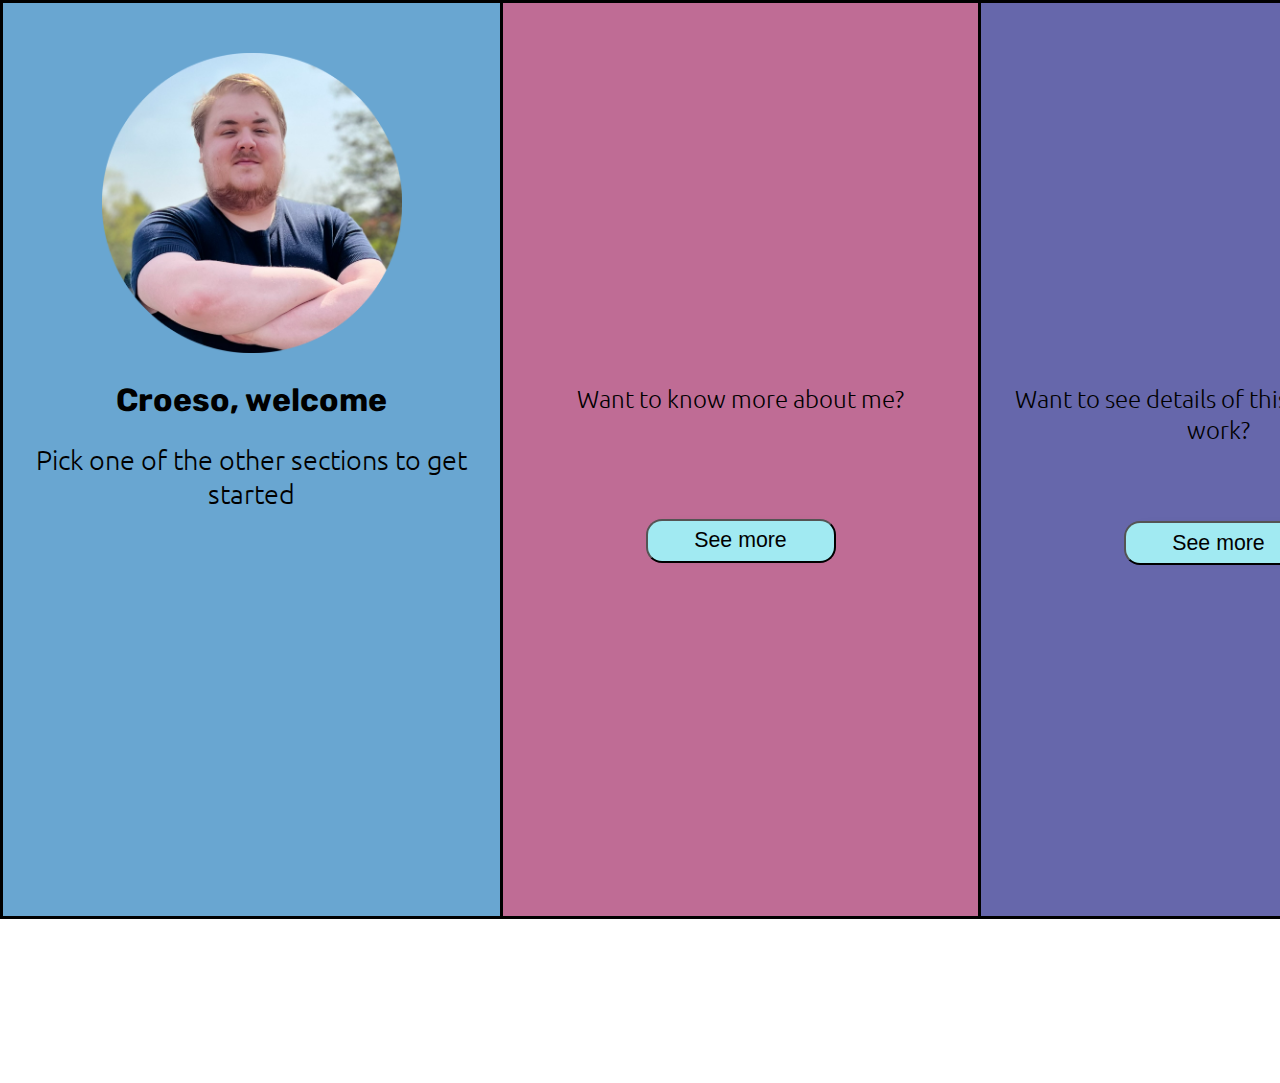
==== index.html @ 7c628f06 "chnaged for deployment" ====
<!DOCTYPE html>
<html lang="en">
<head>
  <meta charset="UTF-8" />
  <meta http-equiv="X-UA-Compatible" content="IE=edge" />
  <meta name="viewport" content="width=device-width, initial-scale=1.0">
  <link rel="preconnect" href="https://fonts.googleapis.com">
  <link type="text/css" rel="stylesheet" href="../css/portfolio_home.css">
  <link rel="script" href="../js/home.js" />
  <title>Portfolio Website: Homepage</title>
</head> 
<body>
  <!-- Start of sections with the welcome section -->
<section class="welcome">
  <img class="pp" src="../images/Welcome section/profile_picture.png" title="My profile picture" alt="Profile Picture of me" />
  <h1 class="welcome_msg">Croeso, welcome</h1>
  <h2 class="biline">Pick one of the other sections to get started</h2>
</section>
<section class="bio">
  <!-- Images used for background animation --> 
  <div class="flowimages">
    <img class="flowimage" id="flowimage1" src="../images/Bio section/programming.png" alt="laptop with code">
    <img class="flowimage" id="flowimage2" src="../images/Bio section/rugby.png" alt="rugby ball">
    <img class="flowimage" id="flowimage3" src="../images/Bio section/game-controller.png" alt="a video game controller">
    <img class="flowimage" id="flowimage4" src="../images/Bio section/spotify.png" alt="the spotify logo">
    <img class="flowimage" id="flowimage5" src="../images/Bio section/wales.png" alt="the welsh flag">
    <img class="flowimage" id="flowimage6" src="../images/Bio section/watching-a-movie.png" alt="a movie screen with popcorn and a drink">
  </div>
  <h2 class="bio-text">Want to know more about me?</h2>
  <a href="./portfolio_bio.html"><button id="button-bio" class="see-more"> See more</button></a>
</section>
<section class="work">
    <h2 class="work-text">Want to see details of this site or other work?</h2>
    <a href="./portfolio_work.html"><button id="button-work" class="see-more"> See more</button></a>
  <div class="background-images">
   <img class="work-img1" src="../images/Work section/large-brief-homepage.jpg">
   <img class="work-img2" src="../images/Work section/small-brief-cropped.jpg">
  </div>
</section>
<section class="contact">
  <h2 class="contact-text">If you would like to see where I am on social media or want to chat then there are many ways
    to contact me</h2>
  <a href="./portfolio_contact.html"><button id="button-contact" class="see-more"> See more</button></a>
</section>
</body>
</html>
---- css/portfolio_home.css ----
@import url('https://fonts.googleapis.com/css2?family=Ubuntu&display=swap');
@import url('https://fonts.googleapis.com/css2?family=Rubik&display=swap');

* {
    margin: 0;
    padding: 0;
    width: 100w;
    box-sizing: border-box;
}

html{
    overflow: hidden;
}

body{
    color: #000000;
    font-family: 'Ubuntu', sans-serif;
    display: grid;
    grid-template-columns: 30em 30em 30em 30em;
    min-height: 100vh;
    min-width: 100vw;
    max-width: 100vw;
    overflow-x: hidden;
    transition: 500ms;
    animation-delay: 0s;
    animation: 3s ease-out 0s 1 slideFromLeft;
}

/* This code is used to show the expansion of a section when hovered over */
body:has(.welcome:hover) {
    grid-template-columns: 31.25em 29.875em 29.875em 29.875em;
    animation-delay: 0s;
}

body:has(.bio:hover) {
    grid-template-columns: 29.875em 31.25em 29.875em 29.875em;
    animation-delay: 0s;
}

body:has(.work:hover) {
    grid-template-columns: 29.875em 29.875em 31.25em 29.875em;
    animation-delay: 0s;
}

body:has(.contact:hover) {
    grid-template-columns: 29.875em 29.875em 29.875em 31.25em;
    animation-delay: 0s;
}

/* This is for the animation of the sections to fly in from the right */
@keyframes slideFromLeft {
    0% {
        transform: translateX(200%);
    }
    100% {
        transform: translateX(0);
    }
}


section{
    border-style: solid;
    border-right: none;
}

.bio-text, .work-text, .contact-text {
    margin-top: 80%;
}

.contact {
    border-right: solid;
}

/* Welcome section */

.welcome {
    text-align: center;
    background-color: #69A6D1;
}

.pp{
    width: 300px;
    height: 300px;
    position: center;
    margin-top: 10%;
}

.welcome_msg {
    font-family: 'Rubik', sans-serif;
    font-weight: bold;
    margin-top: 5%;
    font-size: 24pt;
    font-weight: 50000;
}

.biline {
    margin-top: 5%;
    font-size: 20pt;
    font-weight: 200;
}

/* Bio section */

.bio {
    background-color: #BF6C95;
    position: static;
    top: 100vh;
    z-index: 0;
    transition: all .2s ease-in-out;
}

bio:hover {
    transform: scale(1.1);
}

.bio-text {
    text-align: center;
    font-weight: 200; 
}

/* Button syle is used across the entire page */

.see-more {
    background-color: #A1EAF2;
    margin-left: 30%;
    height: 44px;
    width: 190px;
    border-radius: 12pt;
    font-size: 16pt;
    box-shadow: 0px 0px 20px -20px;
    cursor: pointer;
    transition: all 0.5s ease-in-out 0ms;
    user-select: none;
}

.see-more:hover {
    background-color: #7EB7BD;
    box-shadow: 0px 0px 20px -18px;
}

a {
    height: 44px;
    width: 190px;
}

a #button-bio {
    margin-top: 22%
}

a #button-work {
    margin-top: 16%;
}

a #button-contact {
    margin-top: 10%;
}

.flowimages{
    display: grid;
    grid-template-columns: auto auto;
    grid-template-rows: auto auto auto;
    width: 500px;
    height: 1080px;
    position: absolute;
    z-index: -1;

    opacity: 0;

    transition: opacity 0.5s ease-in-out;
    -moz-transition: opacity 0.5s ease-in-out;
    -webkit-transition: opacity 0.5s ease-in-out;
}

.bio:hover .flowimages {
    opacity: 1;
    transition: opacity 0.5s ease-in-out;
    -moz-transition: opacity 0.5s ease-in-out;
    -webkit-transition: opacity 0.5s ease-in-out;
}

.flowimage{
    width: 100px;
    height: 100px;
    position: relative;
    animation-name: flowup;
    animation-duration: 20s;
    animation-timing-function: linear;
    animation-iteration-count: infinite;
    margin-left: 25%;
}

/* Animation for the background images on the bio section*/

@keyframes flowup {

    from {
        margin-top: 100vh;
        opacity: 0;
    }

    to {
        margin-top: -65vh;
        opacity: 1;
    }
}

/* Work section */
.work {
    background-color: #6667AB;
    z-index: 0;
}

.work-text {
    text-align: center;
    font-weight: 200;
    transition: all .2s ease-in-out;
}

.work:hover .background-images {
    display: grid;
    opacity: 1;
    transition: opacity 1s ease-in-out;
    -moz-transition: opacity 1s ease-in-out;
    -webkit-transition: opacity 1s ease-in-out;
}

/* Simple hover state used for the work background images */

.background-images {
    z-index: -1;
    position: initial;
    display: gird;
    grid-template-columns: 200px 200px;
    margin-top: 10%;
    margin-left: 10%;
    grid-gap: 3em;
    opacity: 0;
    transition: opacity 0.5s ease-in-out;
    -moz-transition: opacity 0.5s ease-in-out;
    -webkit-transition: opacity 0.5s ease-in-out;
}

.work-img1 {
    margin-right: auto;
    height: 300px;
    width: 200px;
    opacity: 0.6;
    transition: opacity 1s ease-in-out;
    -moz-transition: opacity 1s ease-in-out;
    -webkit-transition: opacity 1s ease-in-out;
    position: relative;
}

.work-img2 {
    height: 300px;
    width: 160px;
    opacity: 0.6;
    transition: opacity 1s ease-in-out;
    -moz-transition: opacity 1s ease-in-out;
    -webkit-transition: opacity 1s ease-in-out;
    position: relative;
}

.work-img1:hover {
    opacity: 1.0;
    transition: opacity .55s ease-in-out;
    -moz-transition: opacity .55s ease-in-out;
    -webkit-transition: opacity .55s ease-in-out;
}

.work-img2:hover {
    opacity: 1.0;
    transition: opacity .55s ease-in-out;
    -moz-transition: opacity .55s ease-in-out;
    -webkit-transition: opacity .55s ease-in-out;
}

/* Contact section */

.contact {
    background-color: #355C7D;
}

.contact-text {
    text-align: center;
    font-weight: 200; 
}
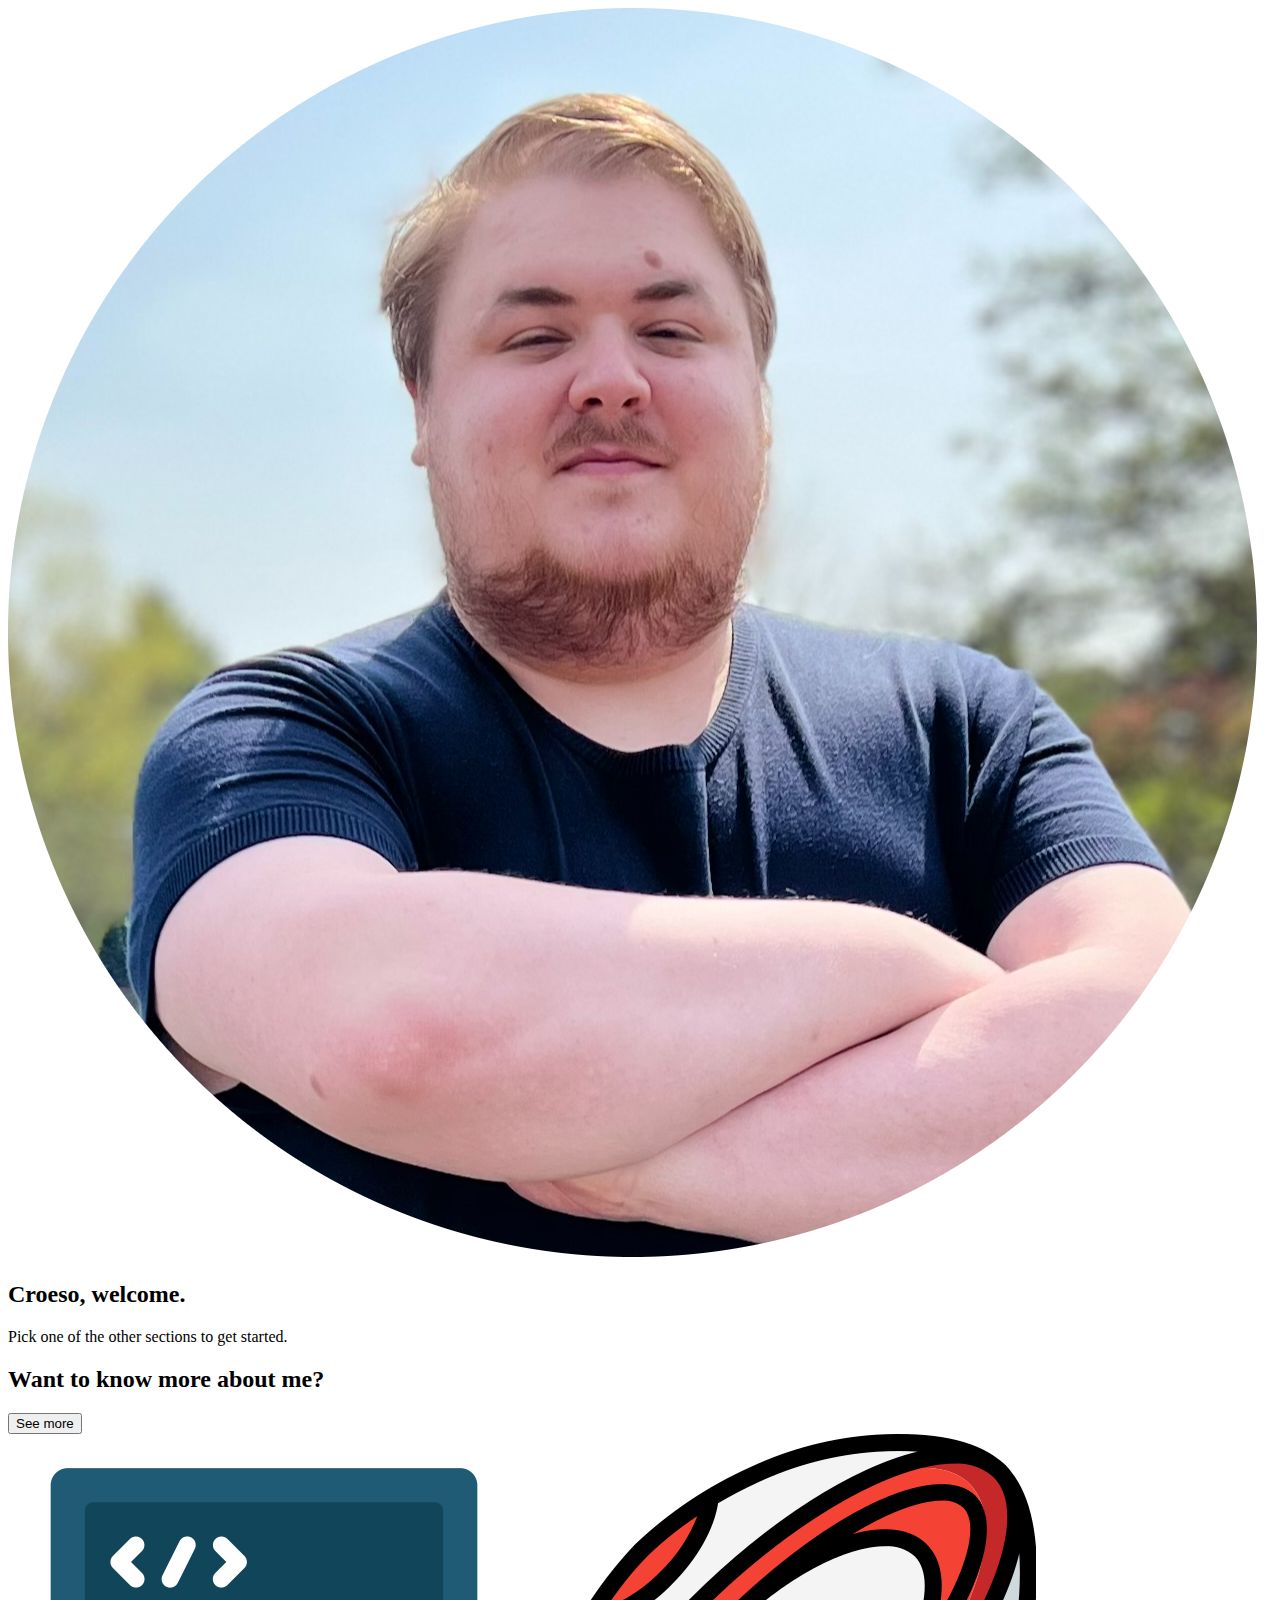
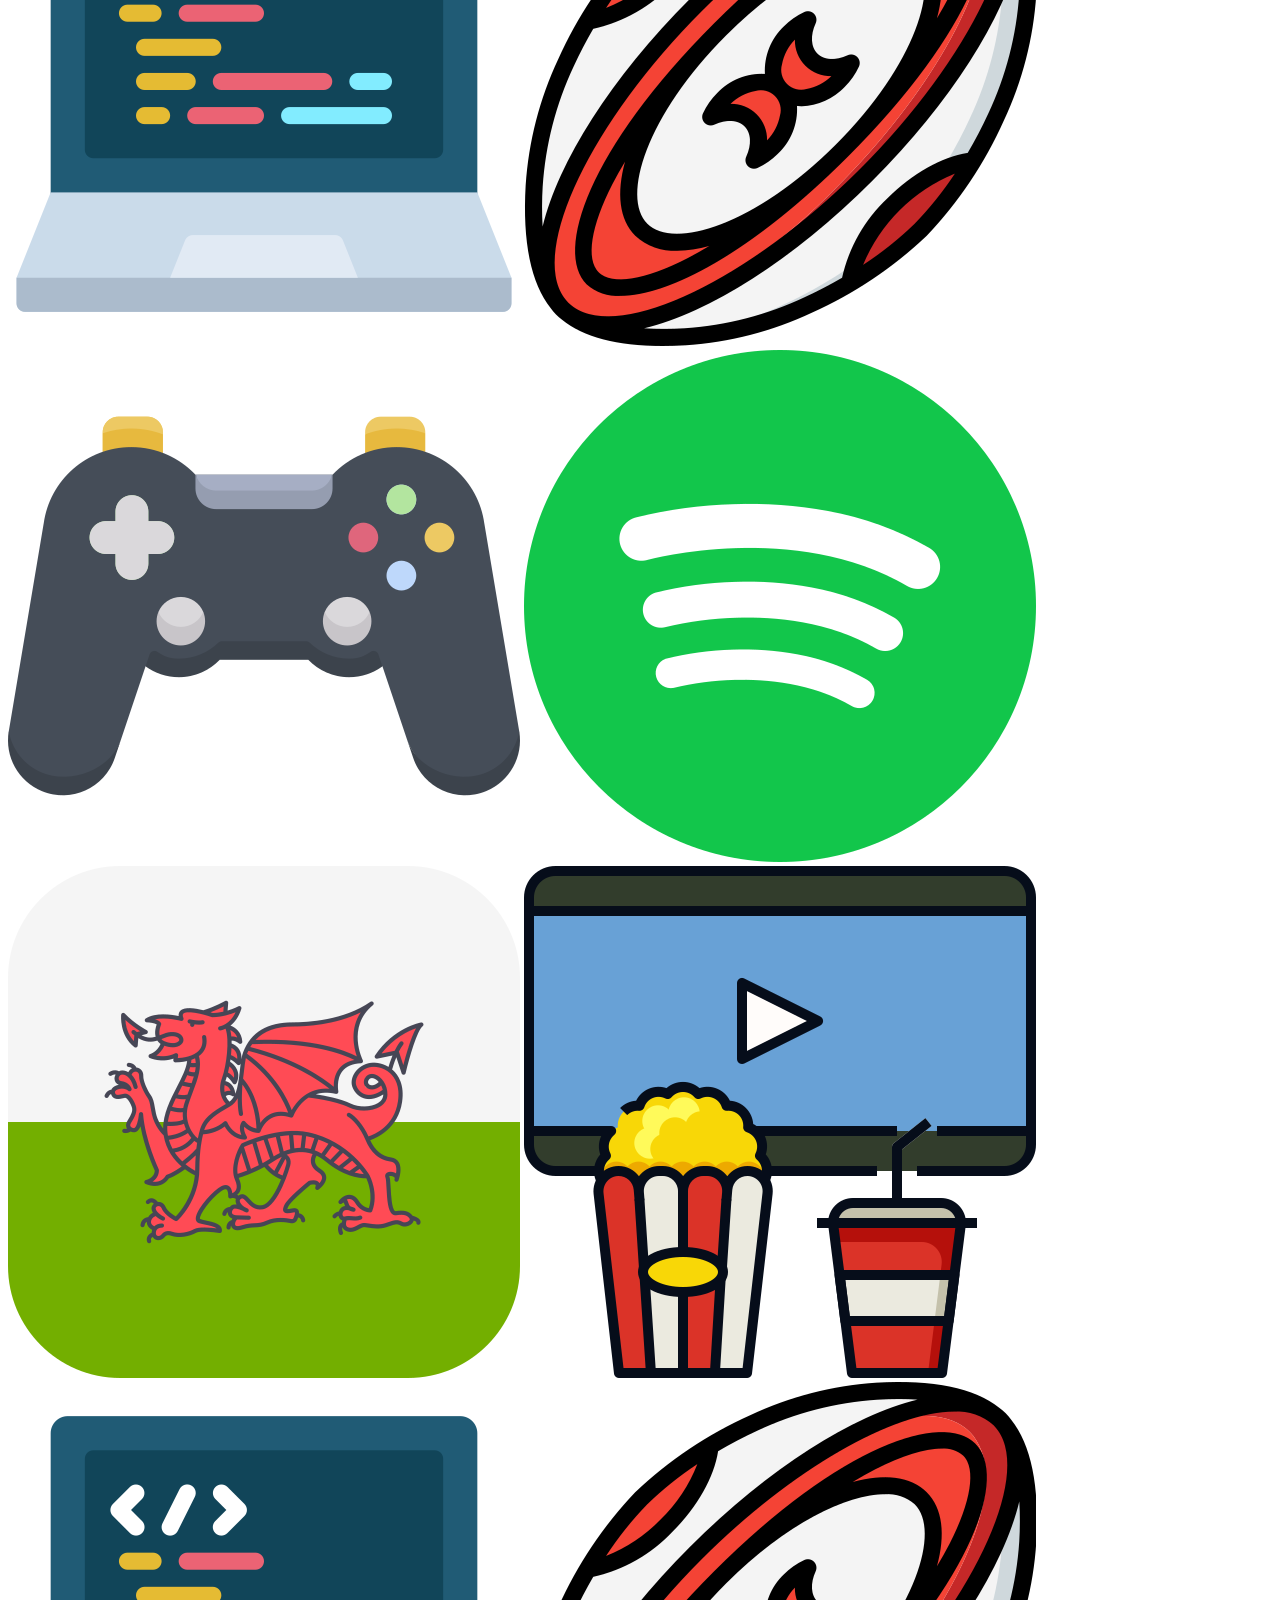
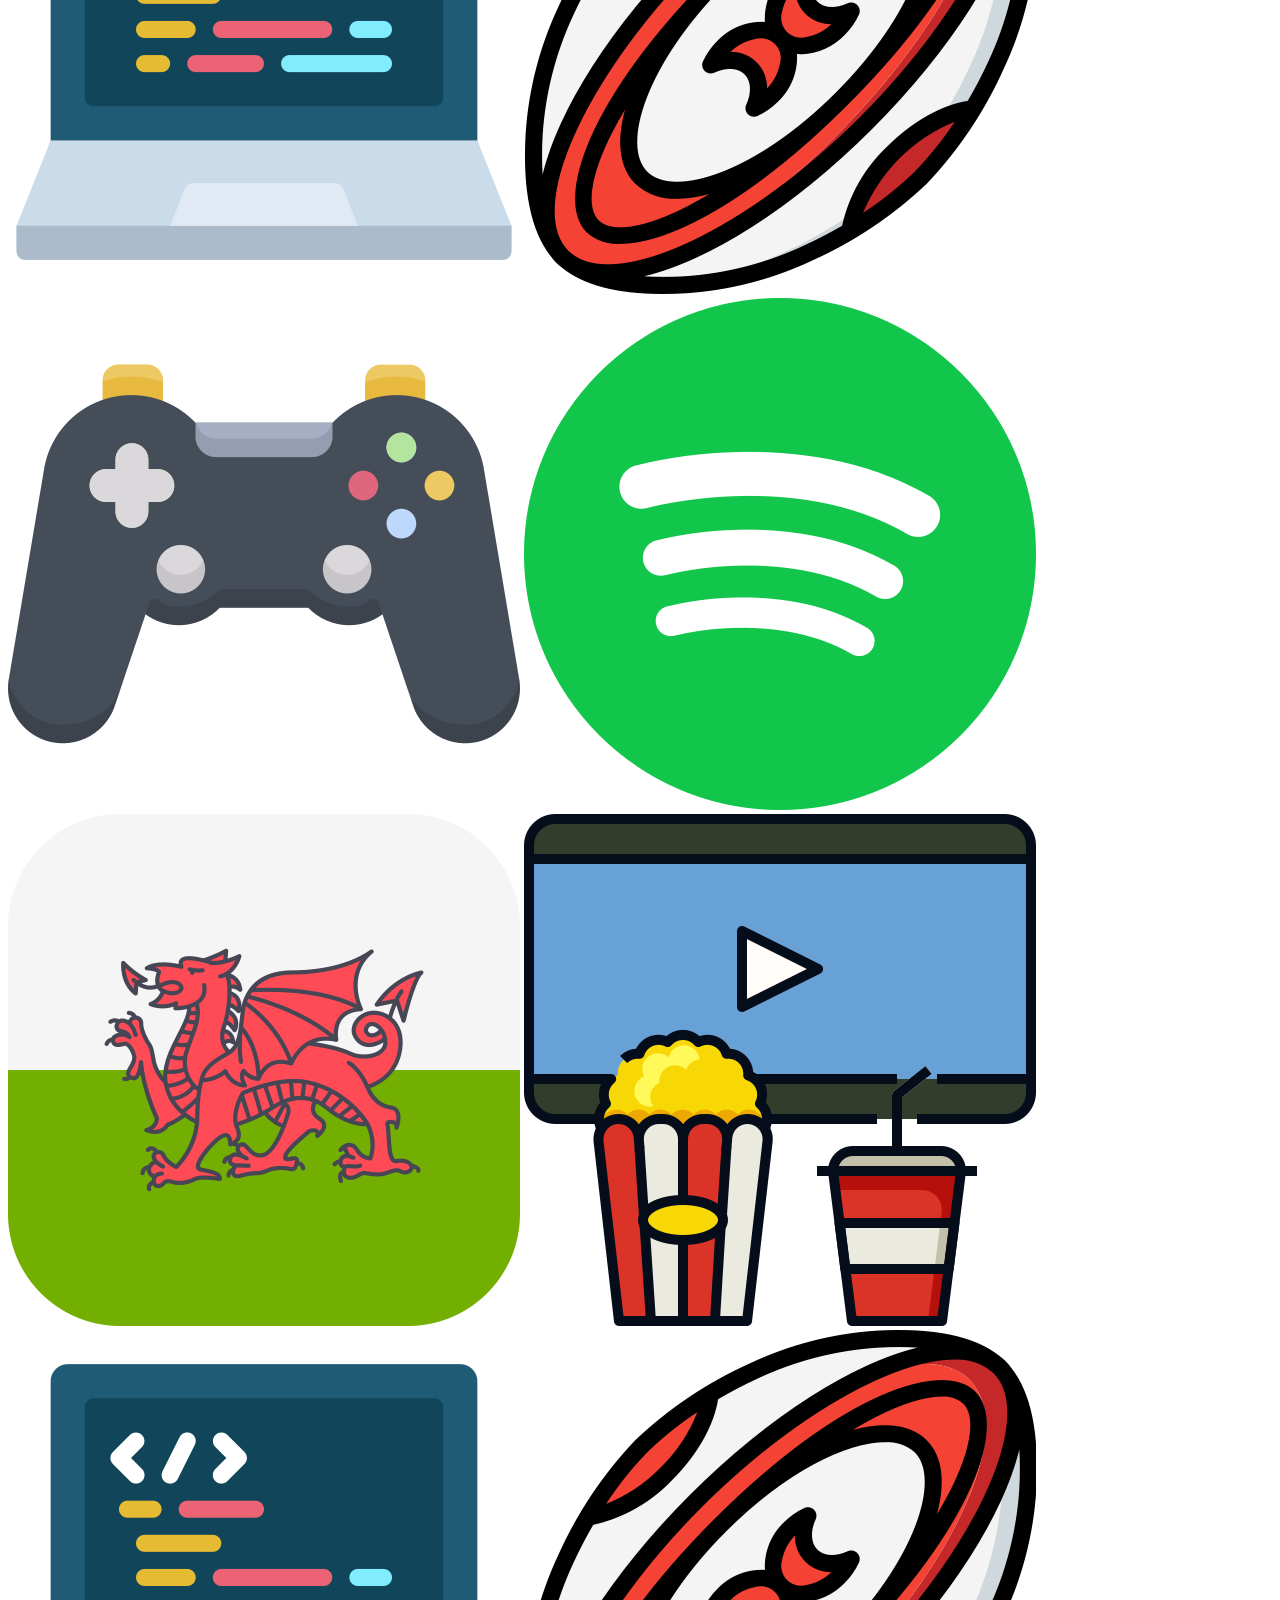
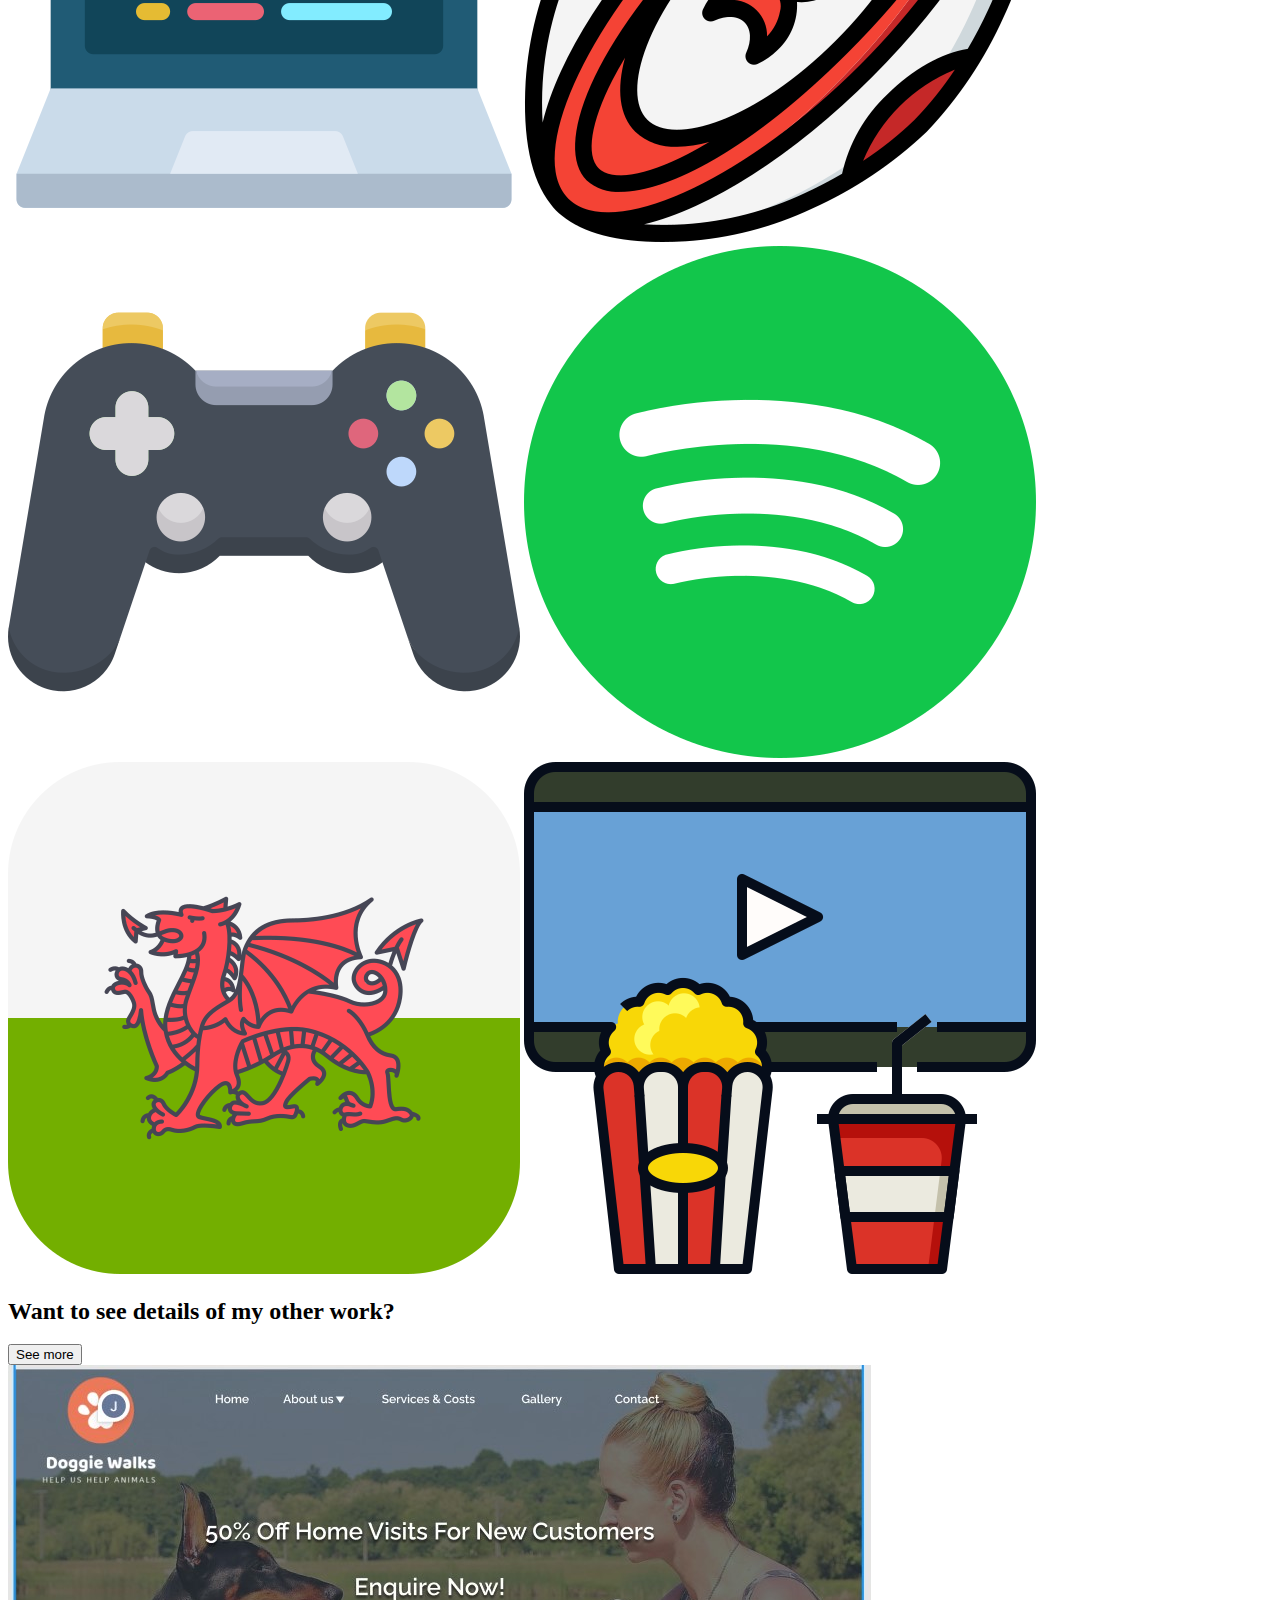
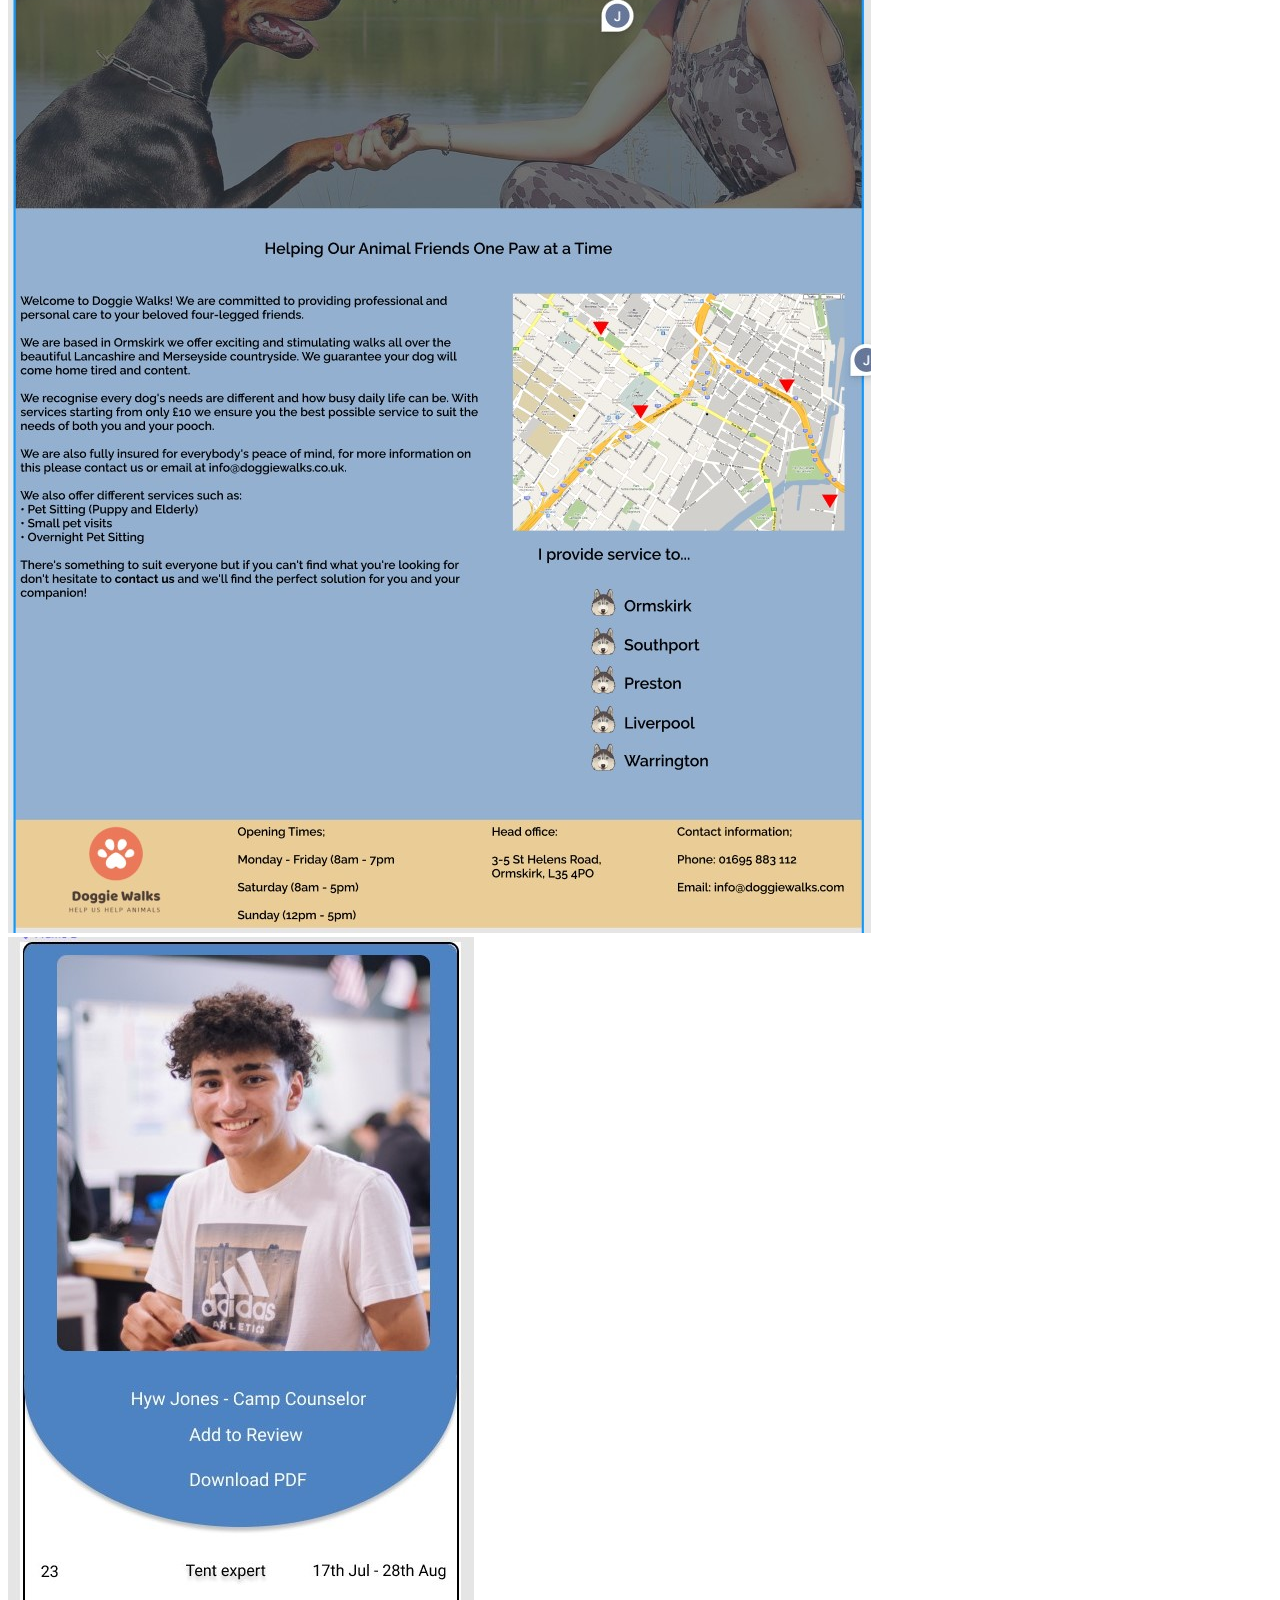
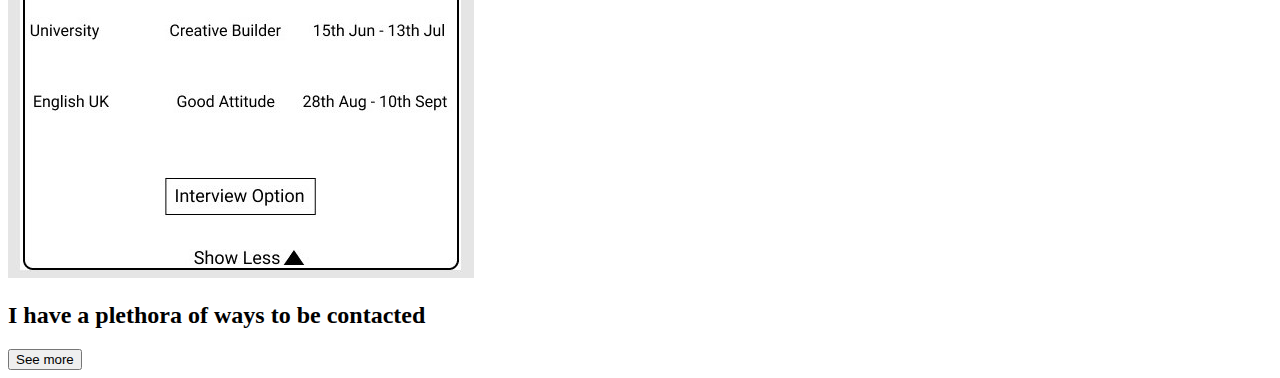
==== commit 8ebea2a0: "Homepage redone for more responsive design" ====
--- a/index.html
+++ b/index.html
@@ -1,46 +1,58 @@
 <!DOCTYPE html>
 <html lang="en">
 <head>
-  <meta charset="UTF-8" />
-  <meta http-equiv="X-UA-Compatible" content="IE=edge" />
-  <meta name="viewport" content="width=device-width, initial-scale=1.0">
-  <link rel="preconnect" href="https://fonts.googleapis.com">
-  <link type="text/css" rel="stylesheet" href="../css/portfolio_home.css">
-  <link rel="script" href="../js/home.js" />
-  <title>Portfolio Website: Homepage</title>
-</head> 
+    <meta charset="UTF-8">
+    <meta name="viewport" content="width=device-width, initial-scale=1.0">
+    <link rel="stylesheet" href="./home.css">
+    <title>Document</title>
+</head>
 <body>
-  <!-- Start of sections with the welcome section -->
-<section class="welcome">
-  <img class="pp" src="../images/Welcome section/profile_picture.png" title="My profile picture" alt="Profile Picture of me" />
-  <h1 class="welcome_msg">Croeso, welcome</h1>
-  <h2 class="biline">Pick one of the other sections to get started</h2>
-</section>
-<section class="bio">
-  <!-- Images used for background animation --> 
-  <div class="flowimages">
-    <img class="flowimage" id="flowimage1" src="../images/Bio section/programming.png" alt="laptop with code">
-    <img class="flowimage" id="flowimage2" src="../images/Bio section/rugby.png" alt="rugby ball">
-    <img class="flowimage" id="flowimage3" src="../images/Bio section/game-controller.png" alt="a video game controller">
-    <img class="flowimage" id="flowimage4" src="../images/Bio section/spotify.png" alt="the spotify logo">
-    <img class="flowimage" id="flowimage5" src="../images/Bio section/wales.png" alt="the welsh flag">
-    <img class="flowimage" id="flowimage6" src="../images/Bio section/watching-a-movie.png" alt="a movie screen with popcorn and a drink">
-  </div>
-  <h2 class="bio-text">Want to know more about me?</h2>
-  <a href="./portfolio_bio.html"><button id="button-bio" class="see-more"> See more</button></a>
-</section>
-<section class="work">
-    <h2 class="work-text">Want to see details of this site or other work?</h2>
-    <a href="./portfolio_work.html"><button id="button-work" class="see-more"> See more</button></a>
-  <div class="background-images">
-   <img class="work-img1" src="../images/Work section/large-brief-homepage.jpg">
-   <img class="work-img2" src="../images/Work section/small-brief-cropped.jpg">
-  </div>
-</section>
-<section class="contact">
-  <h2 class="contact-text">If you would like to see where I am on social media or want to chat then there are many ways
-    to contact me</h2>
-  <a href="./portfolio_contact.html"><button id="button-contact" class="see-more"> See more</button></a>
-</section>
+    <section class="welcome">
+        <img class="pp" src="./images/Welcome section/profile_picture.png" alt="My Profile Picture">
+        <h2 class="welcome-header">Croeso, welcome.</h2>
+        <p class="welcome-text">Pick one of the other sections to get started.</p>
+    </section>
+    <section class="bio">
+        <h2 class="bio-header">Want to know more about me?</h2>
+        <a href="./portfolio_bio.html"><button id="button-bio" class="see-more"> See more</button></a>
+        <div class="image-container">
+    <div class="flowimages">
+            <img class="flowimage" id="flowimage1" src="../images/Bio section/programming.png" alt="laptop with code">
+            <img class="flowimage" id="flowimage2" src="../images/Bio section/rugby.png" alt="rugby ball">
+            <img class="flowimage" id="flowimage3" src="../images/Bio section/game-controller.png" alt="a video game controller">
+            <img class="flowimage" id="flowimage4" src="../images/Bio section/spotify.png" alt="the spotify logo">
+            <img class="flowimage" id="flowimage5" src="../images/Bio section/wales.png" alt="the welsh flag">
+            <img class="flowimage" id="flowimage6" src="../images/Bio section/watching-a-movie.png" alt="a movie screen with popcorn and a drink">
+        </div>
+        <div class="flowimages">
+            <img class="flowimage" id="flowimage1" src="../images/Bio section/programming.png" alt="laptop with code">
+            <img class="flowimage" id="flowimage2" src="../images/Bio section/rugby.png" alt="rugby ball">
+            <img class="flowimage" id="flowimage3" src="../images/Bio section/game-controller.png" alt="a video game controller">
+            <img class="flowimage" id="flowimage4" src="../images/Bio section/spotify.png" alt="the spotify logo">
+            <img class="flowimage" id="flowimage5" src="../images/Bio section/wales.png" alt="the welsh flag">
+            <img class="flowimage" id="flowimage6" src="../images/Bio section/watching-a-movie.png" alt="a movie screen with popcorn and a drink">
+        </div>
+        <div class="flowimages">
+            <img class="flowimage" id="flowimage1" src="../images/Bio section/programming.png" alt="laptop with code">
+            <img class="flowimage" id="flowimage2" src="../images/Bio section/rugby.png" alt="rugby ball">
+            <img class="flowimage" id="flowimage3" src="../images/Bio section/game-controller.png" alt="a video game controller">
+            <img class="flowimage" id="flowimage4" src="../images/Bio section/spotify.png" alt="the spotify logo">
+            <img class="flowimage" id="flowimage5" src="../images/Bio section/wales.png" alt="the welsh flag">
+            <img class="flowimage" id="flowimage6" src="../images/Bio section/watching-a-movie.png" alt="a movie screen with popcorn and a drink">
+        </div>
+    </div>
+    </section>
+    <section class="work">
+        <h2 class="work-header">Want to see details of my other work?</h2>
+        <a href="./portfolio_work.html"><button id="button-work" class="see-more"> See more</button></a>
+        <div class="background-images">
+            <img class="work-img1" src="../images/Work section/large-brief-homepage.jpg">
+            <img class="work-img2" src="../images/Work section/small-brief-cropped.jpg">
+           </div>
+    </section>
+    <section class="contact">
+        <h2 class="contact-header">I have a plethora of ways to be contacted</h2>
+        <a href="./portfolio_contact.html"><button id="button-contact" class="see-more"> See more</button></a>
+    </section>
 </body>
 </html>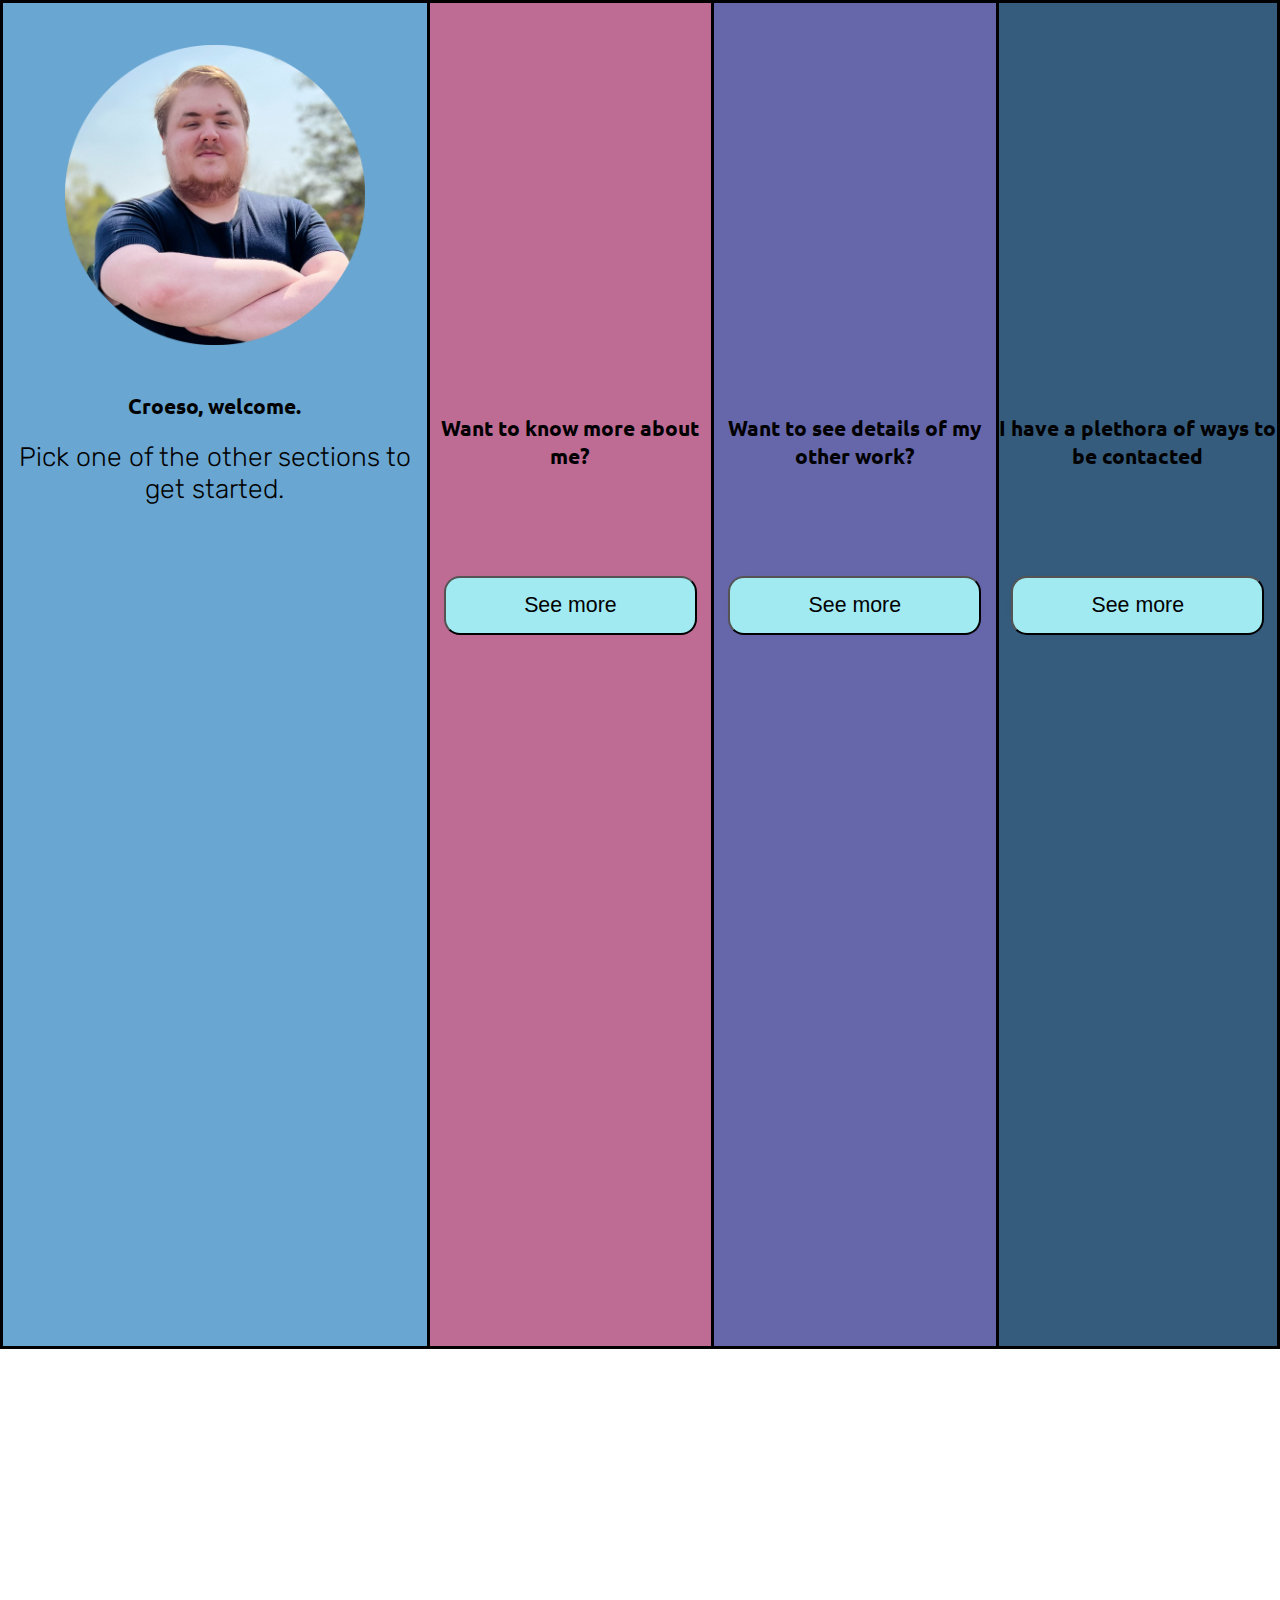
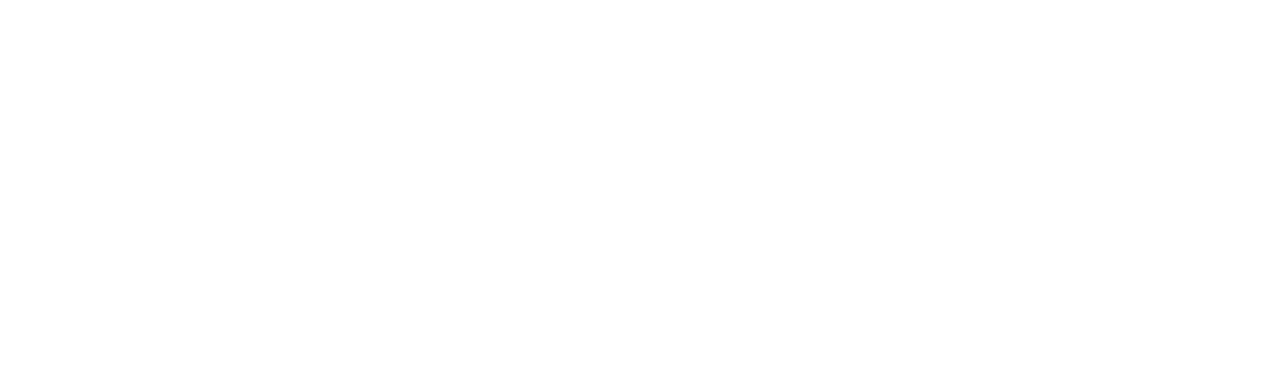
==== commit 816d9aac: "CSS and JS files linked to new homepage" ====
--- a/index.html
+++ b/index.html
@@ -3,7 +3,8 @@
 <head>
     <meta charset="UTF-8">
     <meta name="viewport" content="width=device-width, initial-scale=1.0">
-    <link rel="stylesheet" href="./home.css">
+    <link rel="stylesheet" href="./portfolio_home.css">
+    <script src="./index.js"></script>
     <title>Document</title>
 </head>
 <body>
--- a/portfolio_home.css
+++ b/portfolio_home.css
@@ -0,0 +1,238 @@
+@import url('https://fonts.googleapis.com/css2?family=Ubuntu&display=swap');
+@import url('https://fonts.googleapis.com/css2?family=Rubik&display=swap');
+
+* {
+    margin: 0;
+    padding: 0;
+    width: 100w;
+    box-sizing: border-box;
+}
+
+body {
+    display: grid;
+    grid-template-columns: 1fr 1fr 1fr 1fr;
+    grid-template-rows: 1fr;
+    height: 100vh;
+    width: 100%;
+    transition: 500ms;
+    animation: 3s ease-out 0s 1 slideLeft;
+    overflow: hidden;
+}
+
+body:has(.welcome:hover) {
+    grid-template-columns: 1.5fr 1fr 1fr 1fr;
+}
+
+body:has(.bio:hover) {
+    grid-template-columns: 1fr 1.5fr 1fr 1fr;
+}
+
+body:has(.work:hover) {
+    grid-template-columns: 1fr 1fr 1.5fr 1fr;
+}
+
+body:has(.contact:hover) {
+    grid-template-columns: 1fr 1fr 1fr 1.5fr;
+}
+
+
+@keyframes slideLeft {
+    0% {
+        transform: translateX(200%);
+    }
+    100% {
+        transform: translateX(0)
+    }
+}
+
+
+.welcome, .bio, .work, .contact {
+    border: black solid;
+    border-right: none;
+}
+
+.welcome-header, .bio-header, .work-header, .contact-header {
+    margin-top: 19.25em;
+}
+
+.welcome {
+    background-color: #69A6D1;
+    text-align: center;
+}
+
+.pp{
+    width: 18.75em;
+    height: 18.75em;
+    margin-top: 10%;
+}
+
+.welcome-header {
+    font-family: 'Ubuntu', sans-serif;
+    font-weight: bold;
+    font-size: 16pt;
+    margin-top: 10%; 
+}
+
+.welcome-text {
+    font-family: 'Rubik', sans-serif;
+    margin-top: 5%;
+    font-size: 20pt;
+    font-weight: 200;
+}
+
+.bio {
+    background-color: #BF6C95;
+    top: 100vh;
+    z-index: 0;
+    text-align: center;
+}
+
+.see-more {
+    background-color: #A1EAF2;
+    height: 2.75em;
+    width: 11.875em;
+    border-radius: 12pt;
+    font-size: 16pt;
+    box-shadow: 0px 0px 20px -20px;
+    cursor: pointer;
+    transition: all 0.5s ease-in-out 0ms;
+    user-select: none;
+    margin-top: 5em;
+}
+
+.see-more:hover {
+    background-color: #7EB7BD;
+    box-shadow: 0px 0px 20px -18px;
+}
+
+.image-container {
+    display: grid;
+    grid-template-columns: 1fr;
+    grid-template-rows: 1fr 1fr 1fr;
+    height: 100%;
+    opacity: 0;
+}
+
+.bio-header {
+    text-align: center;
+    font-family: 'Ubuntu', sans-serif;
+    font-weight: bold;
+    font-size: 16pt;
+}
+
+.flowimages {
+    display: grid;
+    grid-template-columns: 1fr 1fr 1fr;
+    grid-template-rows: 1fr 1fr;
+    animation: 10s ease-out flowUp;
+    z-index: -1;
+    animation-iteration-count: infinite;
+    align-items: center;
+    justify-items: center;
+}
+
+.image-container:hover {
+    opacity: 1;
+    transition: opacity 0.1s ease-in-out;
+    -moz-transition: opacity 0.1s ease-in-out;
+    -webkit-transition: opacity 0.1s ease-in-out;
+}
+
+
+.flowimage {
+    height: 4.357em;
+    width: 4.357em;
+}
+
+@keyframes flowUp {
+    0% {
+        transform: translateY(400%);
+        opacity: 0;
+    }
+    100% {
+        transform: translateY(-300%);
+        opacity: 1;
+    }
+}
+
+
+.work {
+    background-color: #6667AB;
+    text-align: center;
+}
+
+.work-header {
+    text-align: center;
+    font-family: 'Ubuntu', sans-serif;
+    font-weight: bold;
+    font-size: 16pt;
+}
+
+.background-images {
+    z-index: -1;
+    position: initial;
+    display: gird;
+    grid-template-columns: 1fr 1fr;
+    grid-gap: 10em;
+    transition: opacity 0.5s ease-in-out;
+    -moz-transition: opacity 0.5s ease-in-out;
+    -webkit-transition: opacity 0.5s ease-in-out;
+    opacity: 0;
+    align-items: center;
+    justify-items: center;
+    margin-top: 5em;
+}
+
+.work-img1 {
+    height: 18.75em;
+    width: 12.5em;
+    opacity: 0.6;
+    transition: opacity 1s ease-in-out;
+    -moz-transition: opacity 1s ease-in-out;
+    -webkit-transition: opacity 1s ease-in-out;
+    position: relative;
+}
+
+.work-img2 {
+    height: 18.75;
+    width: 10em;
+    opacity: 0.6;
+    transition: opacity 1s ease-in-out;
+    -moz-transition: opacity 1s ease-in-out;
+    -webkit-transition: opacity 1s ease-in-out;
+    position: relative;
+}
+
+.work-img1:hover {
+    opacity: 1;
+    transition: opacity .55s ease-in-out;
+    -moz-transition: opacity .55s ease-in-out;
+    -webkit-transition: opacity .55s ease-in-out;
+}
+
+.work-img2:hover {
+    opacity: 1;
+    transition: opacity .55s ease-in-out;
+    -moz-transition: opacity .55s ease-in-out;
+    -webkit-transition: opacity .55s ease-in-out;
+}
+
+.work:hover .background-images {
+    opacity: 1;
+    transition: opacity .55s ease-in-out;
+    -moz-transition: opacity .55s ease-in-out;
+    -webkit-transition: opacity .55s ease-in-out;
+}
+
+.contact {
+    background-color: #355C7D;
+    border-right: black solid;
+    text-align: center;
+}
+
+.contact-header {
+    text-align: center;
+    font-family: 'Ubuntu', sans-serif;
+    font-weight: bold;
+    font-size: 16pt;
+}
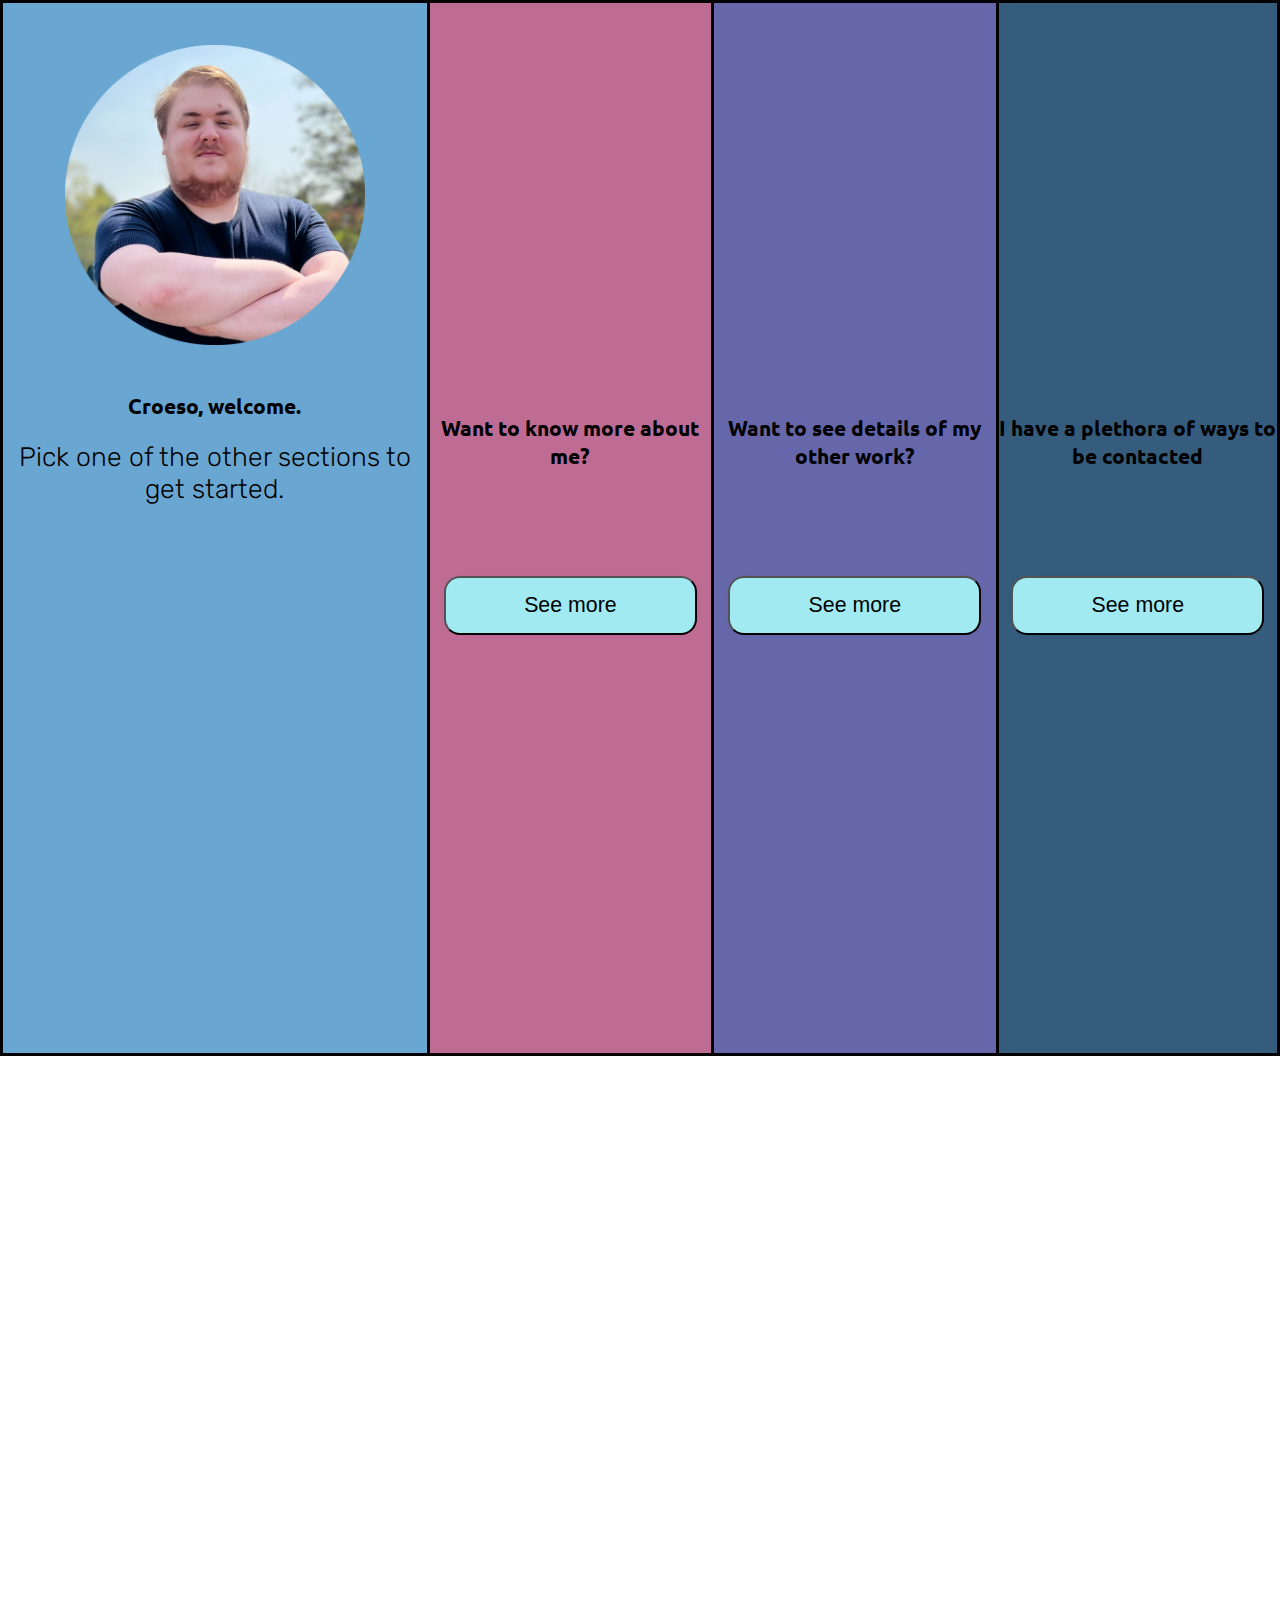
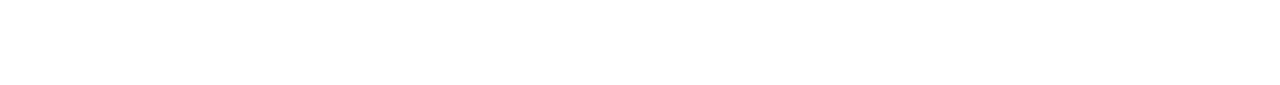
==== commit dcbced5e: "Homepage and Work page updated" ====
--- a/index.html
+++ b/index.html
@@ -4,8 +4,9 @@
     <meta charset="UTF-8">
     <meta name="viewport" content="width=device-width, initial-scale=1.0">
     <link rel="stylesheet" href="./portfolio_home.css">
+    <script src="jquery3.7.0.js"></script>
     <script src="./index.js"></script>
-    <title>Document</title>
+    <title>Personal Portfolio Home</title>
 </head>
 <body>
     <section class="welcome">
@@ -46,10 +47,6 @@
     <section class="work">
         <h2 class="work-header">Want to see details of my other work?</h2>
         <a href="./portfolio_work.html"><button id="button-work" class="see-more"> See more</button></a>
-        <div class="background-images">
-            <img class="work-img1" src="../images/Work section/large-brief-homepage.jpg">
-            <img class="work-img2" src="../images/Work section/small-brief-cropped.jpg">
-           </div>
     </section>
     <section class="contact">
         <h2 class="contact-header">I have a plethora of ways to be contacted</h2>
--- a/portfolio_home.css
+++ b/portfolio_home.css
@@ -83,7 +83,7 @@
 .bio {
     background-color: #BF6C95;
     top: 100vh;
-    z-index: 0;
+    z-index: 1;
     text-align: center;
 }
 
@@ -98,6 +98,7 @@
     transition: all 0.5s ease-in-out 0ms;
     user-select: none;
     margin-top: 5em;
+    z-index: 1;
 }
 
 .see-more:hover {
@@ -111,6 +112,7 @@
     grid-template-rows: 1fr 1fr 1fr;
     height: 100%;
     opacity: 0;
+    z-index: -1;
 }
 
 .bio-header {
@@ -131,7 +133,7 @@
     justify-items: center;
 }
 
-.image-container:hover {
+.bio:hover .image-container {
     opacity: 1;
     transition: opacity 0.1s ease-in-out;
     -moz-transition: opacity 0.1s ease-in-out;
@@ -142,16 +144,19 @@
 .flowimage {
     height: 4.357em;
     width: 4.357em;
+    z-index: -1;
 }
 
 @keyframes flowUp {
     0% {
         transform: translateY(400%);
         opacity: 0;
+        z-index: -1;
     }
     100% {
         transform: translateY(-300%);
         opacity: 1;
+        z-index: -1;
     }
 }
 
@@ -166,62 +171,6 @@
     font-family: 'Ubuntu', sans-serif;
     font-weight: bold;
     font-size: 16pt;
-}
-
-.background-images {
-    z-index: -1;
-    position: initial;
-    display: gird;
-    grid-template-columns: 1fr 1fr;
-    grid-gap: 10em;
-    transition: opacity 0.5s ease-in-out;
-    -moz-transition: opacity 0.5s ease-in-out;
-    -webkit-transition: opacity 0.5s ease-in-out;
-    opacity: 0;
-    align-items: center;
-    justify-items: center;
-    margin-top: 5em;
-}
-
-.work-img1 {
-    height: 18.75em;
-    width: 12.5em;
-    opacity: 0.6;
-    transition: opacity 1s ease-in-out;
-    -moz-transition: opacity 1s ease-in-out;
-    -webkit-transition: opacity 1s ease-in-out;
-    position: relative;
-}
-
-.work-img2 {
-    height: 18.75;
-    width: 10em;
-    opacity: 0.6;
-    transition: opacity 1s ease-in-out;
-    -moz-transition: opacity 1s ease-in-out;
-    -webkit-transition: opacity 1s ease-in-out;
-    position: relative;
-}
-
-.work-img1:hover {
-    opacity: 1;
-    transition: opacity .55s ease-in-out;
-    -moz-transition: opacity .55s ease-in-out;
-    -webkit-transition: opacity .55s ease-in-out;
-}
-
-.work-img2:hover {
-    opacity: 1;
-    transition: opacity .55s ease-in-out;
-    -moz-transition: opacity .55s ease-in-out;
-    -webkit-transition: opacity .55s ease-in-out;
-}
-
-.work:hover .background-images {
-    opacity: 1;
-    transition: opacity .55s ease-in-out;
-    -moz-transition: opacity .55s ease-in-out;
-    -webkit-transition: opacity .55s ease-in-out;
 }
 
 .contact {
@@ -236,3 +185,130 @@
     font-weight: bold;
     font-size: 16pt;
 }
+
+@media screen and (max-width: 59.375em) {
+    body {
+        grid-template-columns: 1fr !important;
+        grid-template-rows: 1fr 1fr 1fr 1fr !important;
+        animation: 3s ease-out 0s 1 slideTop;
+        overflow-x: hidden !;
+        overflow: scroll;
+    }
+
+    body:has(.welcome:hover) {
+        grid-template-rows: 1.5fr 1fr 1fr 1fr !important;
+    }
+    
+    body:has(.bio:hover) {
+        grid-template-rows: 1fr 1.5fr 1fr 1fr !important;
+    }
+    
+    body:has(.work:hover) {
+        grid-template-rows: 1fr 1fr 1.5fr 1fr !important;
+    }
+    
+    body:has(.contact:hover) {
+        grid-template-rows: 1fr 1fr 1fr 1.5fr !important;
+    }
+
+    @keyframes slideTop {
+        0% {
+            transform: translateY(200%);
+        }
+        100% {
+            transform: translateY(0)
+        }
+    }
+
+    .welcome-header, .bio-header, .work-header, .contact-header {
+        margin-top: 5em;
+        margin-bottom: 2em;
+    }
+
+    .welcome {
+        background-color: #69A6D1;
+        text-align: center;
+    }
+    
+    .pp{
+        width: 18.75em;
+        height: 18.75em;
+        margin-top: 10%;
+    }
+    
+    .welcome-header {
+        font-family: 'Ubuntu', sans-serif;
+        font-weight: bold;
+        font-size: 16pt;
+        margin-top: 10%; 
+    }
+    
+    .welcome-text {
+        font-family: 'Rubik', sans-serif;
+        margin-top: 5%;
+        font-size: 20pt;
+        font-weight: 200;
+    }
+
+    .bio {
+        background-color: #BF6C95;
+        top: 100vh;
+        z-index: 1;
+        text-align: center;
+        align-items: center;
+        justify-items: center;
+    }
+
+    .image-container {
+      display: none;
+    }
+    
+    .see-more {
+        background-color: #A1EAF2;
+        height: 2.75em;
+        width: 11.875em;
+        border-radius: 12pt;
+        font-size: 16pt;
+        box-shadow: 0px 0px 20px -20px;
+        cursor: pointer;
+        transition: all 0.5s ease-in-out 0ms;
+        user-select: none;
+        z-index: 1;
+        margin-bottom: 3em;
+    }
+    
+    .see-more:hover {
+        background-color: #7EB7BD;
+        box-shadow: 0px 0px 20px -18px;
+    }
+
+    .work {
+        background-color: #6667AB;
+        text-align: center;
+    }
+    
+    .work-header {
+        text-align: center;
+        font-family: 'Ubuntu', sans-serif;
+        font-weight: bold;
+        font-size: 16pt;
+    }
+
+    .background-images {
+        display: none;
+    }
+    
+    .contact {
+        background-color: #355C7D;
+        border-right: black solid;
+        text-align: center;
+    }
+    
+    .contact-header {
+        text-align: center;
+        font-family: 'Ubuntu', sans-serif;
+        font-weight: bold;
+        font-size: 16pt;
+    }
+
+  } 